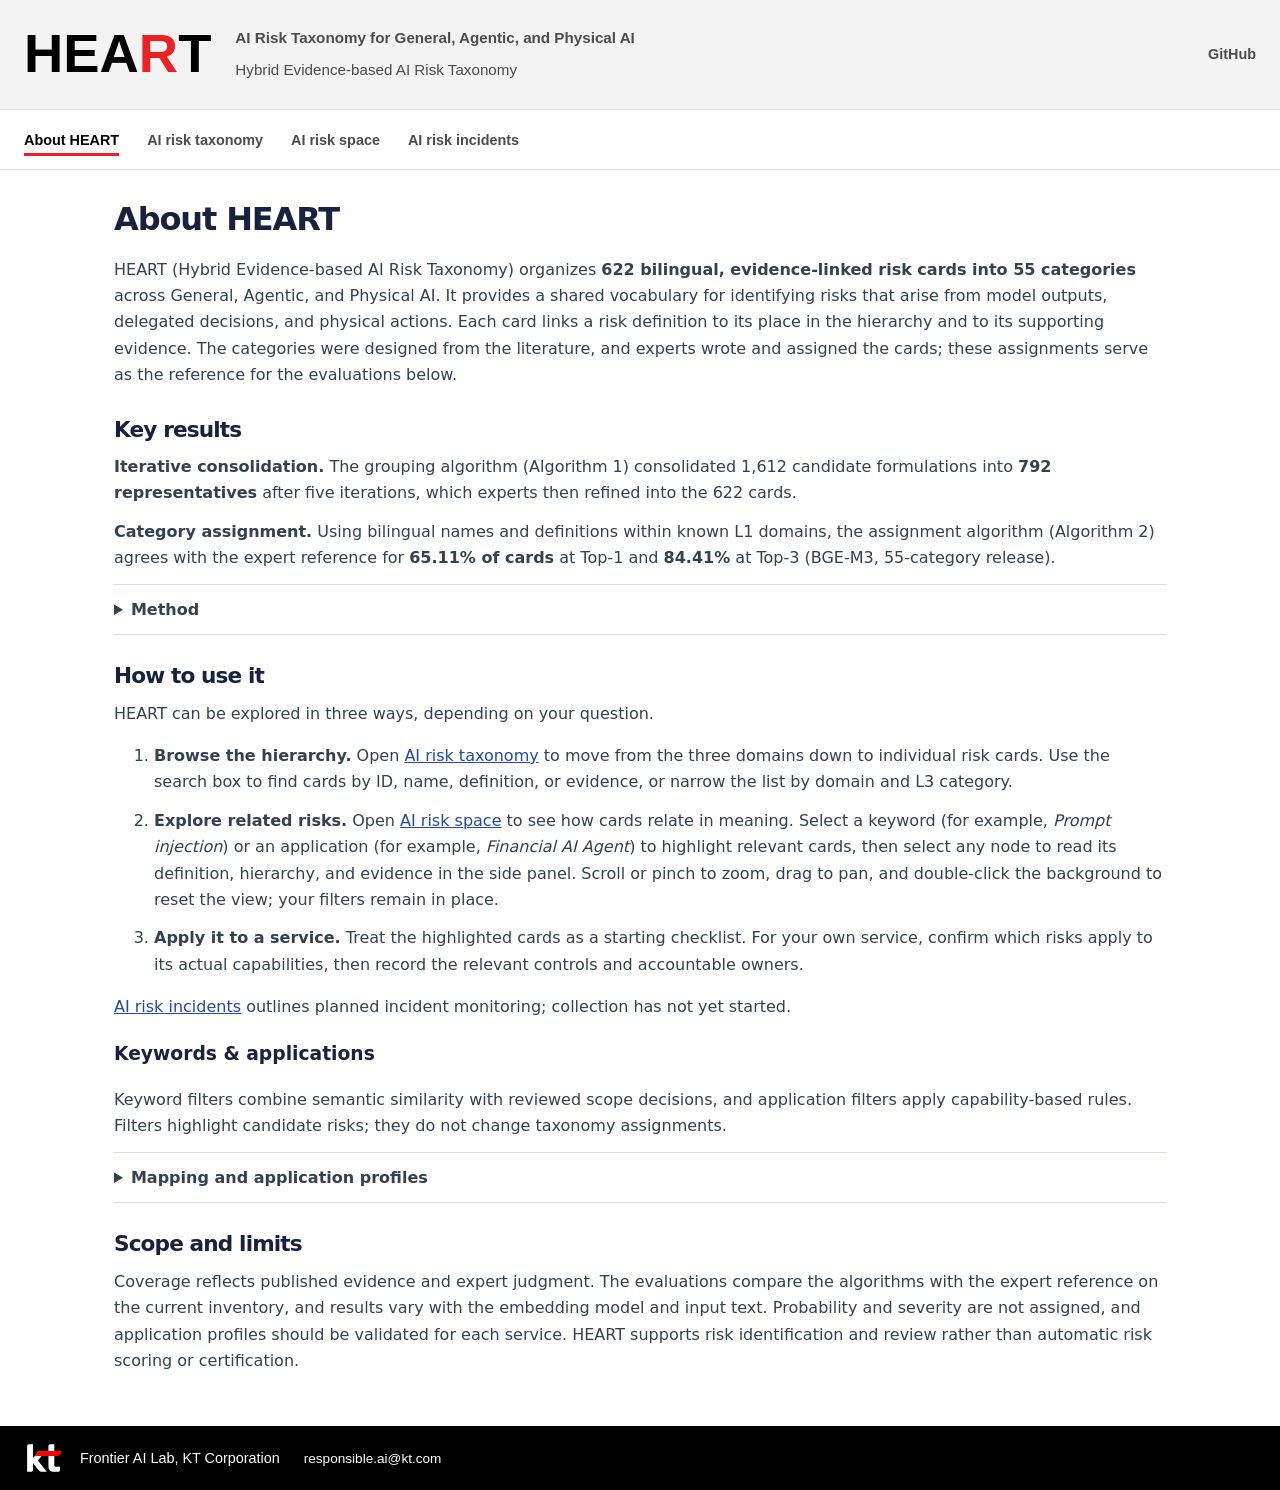
==== index.html @ 139c5f9a "Add embedding and input-condition ablation" ====
<!doctype html>
<html lang="en">
<head>
  <meta charset="utf-8">
  <script>if (!location.hash) location.replace('about.html' + location.search);</script>
  <meta name="viewport" content="width=device-width, initial-scale=1">
  <meta name="description" content="HEART is a bilingual, evidence-linked taxonomy of risks across General, Agentic, and Physical AI.">
  <title>HEART | Hybrid Evidence-based AI Risk Taxonomy</title>
  <link rel="icon" href="assets/favicon.svg" type="image/svg+xml">
  <link rel="stylesheet" href="assets/styles-v2.css">
  <link rel="stylesheet" href="assets/institution.css">
  <link rel="stylesheet" href="assets/semantic-space.css?v=weighted-l4-labels-click-20261010">
  <link rel="stylesheet" href="assets/explorer-layout.css?v=shared-shell-20261010">
</head>
<body>
  <header class="site-header">
    <a class="brand" href="./" aria-label="HEART home">
      <span class="heart-brand-copy"><span class="brand-kicker"><span class="brand-gold-dot" aria-hidden="true"></span>AI Risk Taxonomy for General, Agentic, and Physical AI</span><strong>HEA<span class="heart-brand-r">R</span>T</strong><small>Hybrid Evidence-based AI Risk Taxonomy</small></span>
    </a>
    <nav aria-label="Primary navigation">
      <a href="https://github.com/deep1003/HEART-AI-Risk-Taxonomy" target="_blank" rel="noopener noreferrer">GitHub</a>
    </nav>
  </header>

  <main>
    <nav class="section-nav" aria-label="Page sections"><div class="explorer-tabs"><a href="about.html?v=shared-shell-20261010">About HEART</a><div class="explorer-view-tabs" role="tablist" aria-label="Risk exploration views"><button id="risk-cards-tab" type="button" role="tab" aria-controls="explore" aria-selected="false" tabindex="-1">AI risk taxonomy</button><button id="semantic-space-tab" type="button" role="tab" aria-controls="semantic-space" aria-selected="true">AI risk space</button></div><a href="incidents.html?v=shared-shell-20261010">AI risk incidents</a></div><span class="exploration-hint">Filter by keyword or application · Select a node to view its card</span></nav>

    <section class="explorer" id="explore" role="tabpanel" aria-labelledby="risk-cards-tab" hidden>
      <button id="tree-toggle" class="tree-toggle" type="button" aria-expanded="false" aria-controls="taxonomy-panel">Open taxonomy navigator</button>
      <div class="explorer-layout">
        <aside id="taxonomy-panel" class="taxonomy-panel" aria-label="Taxonomy navigator">
          <div class="taxonomy-panel-head">
            <div><p class="eyebrow">Navigator</p><h2>Taxonomy tree</h2></div>
            <button id="tree-close" type="button" aria-label="Close taxonomy navigator">Close</button>
          </div>
          <button id="show-all" class="tree-root active" type="button"><span>HEART</span><b>622</b><small>L0 · Responsible AI</small></button>
          <div id="taxonomy-tree" class="taxonomy-tree"></div>
        </aside>

        <div class="explorer-main">
          <div class="section-heading">
            <div><p class="eyebrow">L4 risk card explorer</p><h2 id="active-heading">All risk cards</h2></div>
            <p id="result-count" aria-live="polite">Loading cards</p>
          </div>
          <div class="controls">
            <label class="search-label"><span>Search</span><input id="search" type="search" placeholder="Search by ID, name, definition, or evidence" autocomplete="off"></label>
            <label><span>Domain</span><select id="domain-filter"><option value="">All domains</option></select></label>
            <label><span>L3 category</span><select id="l3-filter"><option value="">All L3 categories</option></select></label>
          </div>
          <div id="active-path" class="active-path" hidden></div>
          <div id="card-grid" class="card-grid" aria-busy="true"></div>
          <button id="load-more" class="load-more" type="button" hidden>Load more</button>
        </div>
      </div>
    </section>

    <section id="semantic-space" class="semantic-section" role="tabpanel" aria-labelledby="semantic-space-tab">
      <div class="semantic-layout">
        <div class="semantic-main">
          <div class="semantic-keyword-head"><h3>Keywords &amp; applications</h3></div>
          <div class="semantic-filter-bar"><div id="semantic-keywords" class="semantic-keywords" aria-label="Risk keyword filters"></div><div id="semantic-scenarios" class="semantic-keywords" aria-label="Application filters"></div></div>
          <div class="semantic-plot-heading"><div><h3 id="semantic-selection-name">All risks</h3><p id="semantic-selection-description"></p></div><div class="semantic-heading-actions"><a class="diagnostics-link" href="scale-law-diagnostics.html">L4 scale-law diagnostics</a><a class="diagnostics-link" href="mit-scale-law-ablation.html">MIT ablation appendix</a><a class="diagnostics-link" href="embedding-input-ablation.html">Embedding and input ablation</a><button id="semantic-reset" type="button">Reset filters</button></div></div>
          <div id="semantic-workspace" class="semantic-workspace"><div class="semantic-network-column">
          <div class="semantic-plot-wrap"><div class="semantic-network-toolbar" aria-label="Network navigation"><span id="semantic-status" class="semantic-status" role="status" aria-live="polite">Loading the semantic network…</span><span>Color: L1/L3 semantic shade · Size: weighted degree</span><span id="semantic-navigation-help">Scroll/pinch to zoom · Drag to pan · Double-click to reset</span></div><svg id="semantic-plot" viewBox="0 0 960 600" role="img" aria-label="Two-dimensional text projection of the L4 risk cards"><title>L4 semantic space</title><desc>Each point is an existing risk card. Point position reflects a compressed text projection, not risk severity or probability.</desc></svg><div id="semantic-tooltip" class="semantic-tooltip" role="tooltip" hidden></div></div>
          </div><section id="semantic-card-detail" aria-labelledby="semantic-card-title" hidden><button id="semantic-card-close" type="button">Close selected card</button><div id="semantic-card-content" aria-live="polite"></div></section></div>
        </div>
      </div>
    </section>

  </main>

  <dialog id="card-dialog" aria-labelledby="dialog-title">
    <button id="close-dialog" class="close-dialog" type="button" aria-label="Close risk card">Close</button>
    <article id="dialog-content"></article>
  </dialog>

  <footer class="site-footer publisher-footer"><div class="publisher-identity"><a class="kt-logo-link" href="https://corp.kt.com/eng/" target="_blank" rel="noopener noreferrer" aria-label="KT Corporation official website"><img src="assets/kt-logo-light.svg" alt="KT" width="40" height="40"></a><div><p class="publisher-name">Frontier AI Lab, KT Corporation</p><a class="publisher-contact" href="mailto:responsible.ai@kt.com">responsible.ai@kt.com</a></div></div></footer>
  <script src="assets/evidence-pdf-links.js?v=verified-20261010" defer></script>
  <script src="assets/app.js?v=taxonomy-55-20261019" defer></script>
  <script src="assets/semantic-space.js?v=taxonomy-55-20261019" defer></script>
</body>
</html>
---- assets/styles-v2.css ----
:root{--ink:#101828;--muted:#667085;--line:#e4e7ec;--canvas:#f5f7fa;--surface:#fff;--navy:#14233b;--blue:#315fd6;--general:#3867d6;--agentic:#138a72;--physical:#c44a3d;--shadow:0 1px 2px rgba(16,24,40,.04),0 8px 28px rgba(16,24,40,.06)}
*{box-sizing:border-box}html{scroll-behavior:smooth}body{margin:0;color:var(--ink);background:var(--canvas);font-family:Inter,"Noto Sans KR",system-ui,-apple-system,BlinkMacSystemFont,"Segoe UI",sans-serif;font-size:16px;line-height:1.55;-webkit-font-smoothing:antialiased}button,input,select{font:inherit}button{cursor:pointer}a{color:inherit}
.site-header{position:sticky;top:0;z-index:30;display:flex;align-items:center;justify-content:space-between;height:66px;padding:0 clamp(20px,4vw,58px);background:rgba(255,255,255,.95);border-bottom:1px solid var(--line);backdrop-filter:blur(14px)}.brand{display:flex;gap:11px;align-items:center;text-decoration:none}.brand-mark{display:grid;place-items:center;width:38px;height:38px;color:#fff;background:var(--navy);border-radius:10px;font-weight:800}.brand strong,.brand small{display:block}.brand strong{font-size:.95rem;letter-spacing:.05em}.brand small{color:var(--muted);font-size:.72rem}nav{display:flex;gap:24px}nav a{color:#475467;text-decoration:none;font-size:.83rem;font-weight:650}nav a:hover{color:var(--ink)}
main{width:min(1580px,calc(100% - 48px));margin:0 auto}.hero{display:grid;grid-template-columns:minmax(0,1fr) auto;gap:42px;align-items:end;padding:70px 0 46px;border-bottom:1px solid var(--line)}.hero-copy-block{max-width:900px}.eyebrow{margin:0 0 8px;color:var(--blue);font-size:.72rem;font-weight:800;letter-spacing:.14em;text-transform:uppercase}h1{margin:0;max-width:950px;font-size:clamp(2.4rem,5vw,5rem);letter-spacing:-.055em;line-height:.98}.hero-copy{max-width:750px;margin:22px 0 0;color:var(--muted);font-size:1.05rem}.stats{display:grid;grid-template-columns:repeat(3,115px);gap:9px}.stats div{padding:15px;background:var(--surface);border:1px solid var(--line);border-radius:12px}.stats strong,.stats span{display:block}.stats strong{font-size:1.45rem;letter-spacing:-.04em}.stats span{margin-top:2px;color:var(--muted);font-size:.69rem}
.explorer{padding:32px 0 76px}.explorer-layout{display:grid;grid-template-columns:294px minmax(0,1fr);gap:18px;align-items:start}.taxonomy-panel{position:sticky;top:84px;max-height:calc(100vh - 104px);overflow:hidden;background:var(--surface);border:1px solid var(--line);border-radius:14px;box-shadow:var(--shadow)}.taxonomy-panel-head{display:flex;justify-content:space-between;align-items:center;padding:16px;border-bottom:1px solid var(--line)}.taxonomy-panel-head .eyebrow{margin-bottom:2px;color:#98a2b3;font-size:.61rem}.taxonomy-panel-head h2{margin:0;font-size:.98rem}#tree-close{display:none;padding:5px 8px;color:var(--muted);background:#fff;border:1px solid var(--line);border-radius:7px;font-size:.72rem}.tree-root{display:grid;grid-template-columns:1fr auto;width:calc(100% - 16px);margin:8px;padding:10px 11px;text-align:left;background:#f9fafb;border:0;border-radius:9px}.tree-root span{font-size:.78rem;font-weight:800}.tree-root b{color:var(--muted);font-size:.7rem}.tree-root small{grid-column:1/-1;margin-top:2px;color:var(--muted);font-size:.63rem}.tree-root.active{color:#fff;background:var(--navy)}.tree-root.active b,.tree-root.active small{color:#d0d5dd}.taxonomy-tree{max-height:calc(100vh - 230px);overflow:auto;padding:0 8px 12px;scrollbar-width:thin}.tree-domain{margin-top:5px;--domain:var(--blue)}.tree-domain summary{list-style:none;display:grid;grid-template-columns:7px minmax(0,1fr) auto;gap:8px;align-items:center;padding:9px 8px;border-radius:8px;cursor:pointer;font-size:.74rem;font-weight:750}.tree-domain summary::-webkit-details-marker{display:none}.tree-domain summary:before{content:"";width:7px;height:7px;background:var(--domain);border-radius:50%}.tree-domain summary:hover{background:#f9fafb}.tree-domain summary b{color:#98a2b3;font-size:.65rem}.tree-l2{margin:0 0 5px 14px;padding-left:9px;border-left:1px solid #e8ecf2}.tree-l2-head{display:flex;width:100%;align-items:center;justify-content:space-between;padding:6px 7px;color:#475467;background:transparent;border:0;border-radius:6px;text-align:left;font-size:.68rem;font-weight:750}.tree-l2-head:hover,.tree-l2-head.active{color:var(--domain);background:color-mix(in srgb,var(--domain) 7%,white)}.tree-l2-head b{color:#98a2b3;font-size:.61rem}.tree-l3{display:flex;width:100%;gap:7px;align-items:flex-start;padding:6px 7px 6px 12px;color:#667085;background:transparent;border:0;border-radius:6px;text-align:left;font-size:.66rem;line-height:1.35}.tree-l3 code{flex:0 0 auto;color:#98a2b3;font-size:.55rem}.tree-l3 span{flex:1}.tree-l3 b{color:#98a2b3;font-size:.58rem}.tree-l3:hover,.tree-l3.active{color:var(--ink);background:#f2f4f7}.tree-toggle{display:none;width:100%;margin-bottom:12px;padding:11px 14px;color:var(--navy);background:#fff;border:1px solid var(--line);border-radius:10px;font-size:.8rem;font-weight:750}
.explorer-main{min-width:0}.section-heading{display:flex;justify-content:space-between;align-items:end;gap:20px;margin-bottom:14px}h2{margin:0;font-size:clamp(1.65rem,3vw,2.45rem);letter-spacing:-.04em}#result-count{margin:0;color:var(--muted);font-size:.78rem}.controls{display:grid;grid-template-columns:minmax(280px,1.8fr) minmax(150px,.7fr) minmax(200px,1fr);gap:9px;margin-bottom:12px;padding:11px;background:#fff;border:1px solid var(--line);border-radius:12px}.controls label{display:grid;gap:5px;color:var(--muted);font-size:.66rem;font-weight:750}input,select{width:100%;height:40px;padding:0 12px;color:var(--ink);background:#fff;border:1px solid #d0d5dd;border-radius:8px;font-size:.78rem}input:focus,select:focus,button:focus-visible,a:focus-visible{outline:3px solid rgba(49,95,214,.22);outline-offset:2px}.active-path{margin-bottom:11px;padding:9px 12px;color:#344054;background:#eef4ff;border-radius:8px;font-size:.72rem}
.card-grid{display:grid;grid-template-columns:repeat(3,minmax(0,1fr));gap:10px}.risk-card{min-height:250px;padding:16px;text-align:left;color:var(--ink);background:#fff;border:1px solid var(--line);border-top:3px solid var(--card-accent,var(--blue));border-radius:11px;box-shadow:0 1px 2px rgba(16,24,40,.04);cursor:pointer;transition:transform .16s ease,box-shadow .16s ease,border-color .16s ease}.risk-card:hover{transform:translateY(-2px);border-color:#c8ced8;box-shadow:0 10px 26px rgba(16,24,40,.08)}.risk-card h3{margin:13px 0 8px;font-size:.92rem;line-height:1.35}.risk-card .ko{color:var(--muted);font-weight:600}.card-meta{display:flex;gap:6px;flex-wrap:wrap;align-items:center}.badge{display:inline-flex;align-items:center;padding:4px 7px;border-radius:6px;background:#eef4ff;color:#3538cd;font-size:.61rem;font-weight:800;letter-spacing:.025em}.domain{color:var(--card-accent,var(--blue));background:color-mix(in srgb,var(--card-accent,var(--blue)) 9%,white)}.definition-preview{margin:0;color:var(--muted);font-size:.75rem;line-height:1.58;display:-webkit-box;-webkit-box-orient:vertical;-webkit-line-clamp:4;overflow:hidden}.breadcrumb{margin:16px 0 0;color:#98a2b3;font-size:.64rem}.load-more{display:block;margin:24px auto 0;padding:10px 18px;color:var(--blue);background:#fff;border:1px solid var(--blue);border-radius:8px;font-size:.76rem;font-weight:750}
.dataset{display:grid;grid-template-columns:.8fr 1.2fr;gap:36px 70px;padding:70px 0 100px;border-top:1px solid var(--line)}.dataset>p{margin:0;color:var(--muted);font-size:.95rem}.download-links{grid-column:1/-1;display:flex;flex-wrap:wrap;gap:8px}.download-links a{padding:10px 14px;color:#fff;background:var(--navy);border-radius:8px;text-decoration:none;font-size:.76rem;font-weight:750}
dialog{width:min(900px,calc(100% - 28px));max-height:92vh;padding:0;border:0;border-radius:18px;box-shadow:0 28px 90px rgba(16,24,40,.3)}dialog::backdrop{background:rgba(16,24,40,.58);backdrop-filter:blur(3px)}.close-dialog{position:sticky;top:14px;float:right;z-index:2;margin:14px 14px 0 0;padding:7px 10px;color:var(--muted);background:#fff;border:1px solid var(--line);border-radius:999px;font-size:.7rem;font-weight:750}#dialog-content{padding:34px clamp(22px,5vw,52px) 48px}#dialog-content h2{margin:13px 0 18px;font-size:clamp(1.7rem,4vw,2.5rem);line-height:1.16}.hierarchy{padding:11px 13px;color:var(--muted);background:#f2f4f7;border-radius:8px;font-size:.74rem}.detail-section{margin-top:27px}.detail-section h3{margin:0 0 9px;font-size:.68rem;letter-spacing:.12em;text-transform:uppercase}.detail-section p{color:#475467;font-size:.88rem}.attributes{display:flex;flex-wrap:wrap;gap:7px}.evidence-link{color:#214aa8;font-size:.96rem;font-weight:750}blockquote{margin:16px 0 0;padding:14px 16px;color:#344054;background:#f8fafc;border-left:3px solid var(--blue);font-size:.84rem}.source-note{color:var(--muted);font-size:.7rem!important}.future-fields{display:grid;grid-template-columns:1fr 1fr;gap:10px}.future-field{min-height:68px;padding:12px;border:1px solid var(--line);border-radius:9px}.future-field span{display:block;color:var(--muted);font-size:.68rem;font-weight:750}footer{padding:24px;text-align:center;color:#98a2b3;background:var(--navy);font-size:.72rem}
@media(max-width:1180px){.card-grid{grid-template-columns:repeat(2,minmax(0,1fr))}.hero{grid-template-columns:1fr}.stats{grid-template-columns:repeat(3,minmax(0,1fr));max-width:440px}}@media(max-width:840px){main{width:min(100% - 28px,1580px)}nav{display:none}.brand small{display:none}.hero{padding-top:48px}.explorer-layout{grid-template-columns:1fr}.tree-toggle{display:block}.taxonomy-panel{position:fixed;inset:66px auto 0 0;z-index:40;width:min(360px,90vw);max-height:none;border-radius:0 14px 14px 0;transform:translateX(-105%);transition:transform .2s ease}.taxonomy-panel.open{transform:translateX(0)}#tree-close{display:block}.taxonomy-tree{max-height:calc(100vh - 206px)}.controls{grid-template-columns:1fr 1fr}.search-label{grid-column:1/-1}}@media(max-width:600px){h1{font-size:2.55rem}.stats{grid-template-columns:repeat(3,1fr)}.stats div{min-width:0;padding:11px}.controls,.card-grid,.dataset{grid-template-columns:1fr}.search-label,.download-links{grid-column:auto}.section-heading{align-items:flex-start;flex-direction:column;gap:5px}.future-fields{grid-template-columns:1fr}}@media(prefers-reduced-motion:reduce){*,*:before,*:after{scroll-behavior:auto!important;transition-duration:.01ms!important}}
/* Readability adjustments for the page heading and risk cards. */
h1{font-size:clamp(2.1rem,4vw,4rem);line-height:1.06}
.risk-card h3{font-size:1.05rem;line-height:1.4}
.definition-preview{font-size:.875rem;line-height:1.6}
.risk-card .badge{font-size:.7rem}
.breadcrumb{font-size:.75rem;color:#667085}
.detail-section p{font-size:1rem}
blockquote{font-size:.95rem}
.hierarchy{font-size:.85rem}
@media(max-width:600px){h1{font-size:2.15rem}}
/* Institutional page frame inspired by the OECD topic layout. */
:root{--navy:#151f40;--blue:#2867a5;--canvas:#fff}
body{background:#fff}
.site-header{height:80px;background:var(--navy);color:white;border-bottom:1px solid #ffffff26;backdrop-filter:none;padding-inline:max(24px,calc((100vw - 1440px)/2))}
.brand-mark{background:#fff;color:var(--navy);border-radius:0}
.brand strong{font-size:1.4rem;letter-spacing:.02em}
.brand small{color:#c3c9da}
.site-header nav a{color:#fff;font-size:.9rem}
.site-header nav a:hover{text-decoration:underline;text-underline-offset:6px}
main{width:100%;max-width:none}
.hero{position:relative;grid-template-columns:minmax(0,1.6fr) minmax(270px,.8fr);column-gap:100px;margin:0;background:var(--navy);color:white;padding:28px max(24px,calc((100vw - 1440px)/2)) 60px;border:0}
.page-breadcrumb{grid-column:1/-1;display:flex;gap:14px;align-items:center;margin-bottom:28px;font-size:.85rem;color:#c3c9da}
.page-breadcrumb a{text-decoration:none;color:white;font-weight:650}
.hero .eyebrow{color:#bac6dd;font-size:.75rem}
h1{max-width:880px;font-size:clamp(2.25rem,3.6vw,3.5rem);line-height:1.08;letter-spacing:-.035em}
.hero-copy{font-size:1.13rem;line-height:1.55;color:#c9cedb;margin-top:26px;max-width:760px}
.hero-action{display:inline-block;margin-top:26px;padding:13px 20px;background:#fff;color:var(--navy);border:1px solid #fff;text-decoration:none;font-size:.88rem;font-weight:650;border-radius:2px}
.hero-action:hover{background:#e7edf5}
.stats{grid-template-columns:1fr;gap:0;max-width:none;align-self:center;border-top:1px solid #ffffff38}
.stats div{display:flex;align-items:center;justify-content:space-between;gap:28px;background:transparent;border:0;border-bottom:1px solid #ffffff38;border-radius:0;padding:20px 0}
.stats strong{font-size:2.5rem;color:white;font-weight:650}
.stats span{font-size:.95rem;color:#c9cedb}
.section-nav{position:sticky;top:80px;z-index:20;display:flex;gap:36px;padding:18px max(24px,calc((100vw - 1440px)/2));background:#fff;border-bottom:1px solid #d8dee8;overflow:auto;white-space:nowrap}
.section-nav a{font-size:.9rem;text-decoration:none;color:#253854;font-weight:600}
.section-nav a:hover{color:var(--blue);text-decoration:underline;text-underline-offset:7px}
.explorer{max-width:1488px;margin:auto;padding:48px 24px 72px;scroll-margin-top:148px}
.taxonomy-panel{top:154px;border:0;border-radius:0;box-shadow:none;border-right:1px solid var(--line);padding-right:16px;max-height:calc(100vh - 174px)}
.taxonomy-panel-head{padding:0 8px 18px;border-bottom:1px solid var(--line)}
.taxonomy-tree{max-height:calc(100vh - 298px)}
.tree-root{border-radius:2px}.tree-domain summary,.tree-l3,.tree-l2-head{border-radius:2px}
.tree-domain summary{font-size:.85rem}.tree-l2-head{font-size:.78rem}.tree-l3{font-size:.77rem}.tree-l3 code{font-size:.6rem}
.section-heading h2{font-size:2rem;font-weight:650;letter-spacing:-.025em}
.controls{background:#f3f5f8;border-radius:2px;border:0;padding:16px}
.controls label{font-size:.78rem}input,select{font-size:.875rem;border-radius:2px}
.dataset{max-width:1440px;margin:0 auto;padding:64px 0 80px;scroll-margin-top:150px}
.dataset .download-links a{background:var(--blue);border-radius:2px;font-size:.85rem}
.site-footer{background:var(--navy);color:#fff;text-align:left;padding:56px max(24px,calc((100vw - 1440px)/2)) 24px}
.footer-inner{display:grid;grid-template-columns:1.5fr repeat(3,1fr);gap:48px;padding-bottom:48px}
.footer-identity strong{font-size:2rem;letter-spacing:.02em}.footer-identity p{color:#c3c9da;max-width:260px;font-size:.9rem}
.footer-inner h2{font-size:1.05rem;letter-spacing:0;margin:0 0 18px}
.footer-inner a{display:block;color:#d6dbe7;text-decoration:none;font-size:.875rem;margin:10px 0}
.footer-inner a:hover{text-decoration:underline}
.footer-bottom{display:flex;justify-content:space-between;gap:24px;border-top:1px solid #ffffff38;padding-top:22px;font-size:.8rem;color:#c3c9da}
@media(max-width:1180px){.hero{column-gap:40px}.dataset{margin-inline:24px}}
@media(max-width:840px){.site-header{height:68px}.site-header nav{display:flex;gap:16px}.site-header nav a{font-size:.75rem}.site-header nav a:last-child{display:none}.hero{grid-template-columns:1fr;padding-top:22px}.stats{grid-template-columns:repeat(3,1fr);margin-top:32px}.stats div{display:block;padding:16px;border:0}.stats strong{font-size:2rem}.stats span{font-size:.8rem}.section-nav{top:68px;gap:26px;padding-block:15px}.taxonomy-panel{inset:68px auto 0 0;max-height:none;border-right:1px solid var(--line);padding:20px 12px;background:#fff}.taxonomy-tree{max-height:calc(100vh - 230px)}.footer-inner{grid-template-columns:1fr 1fr;gap:32px}.hero-copy{font-size:1rem}}
@media(max-width:600px){.brand strong{font-size:1.15rem}.site-header nav{gap:12px}.site-header nav a{font-size:.72rem}h1{font-size:2.25rem}.page-breadcrumb{margin-bottom:20px}.hero{padding-bottom:36px}.stats div{padding:14px 6px}.stats strong{font-size:1.8rem}.stats span{font-size:.75rem}.explorer{padding-inline:16px;padding-top:30px}.dataset{padding:40px 0;margin-inline:16px}.footer-inner{grid-template-columns:1fr 1fr;gap:28px}.footer-identity{grid-column:1/-1}.footer-bottom{flex-direction:column}}
---- assets/institution.css ----
/* Transparent reverse mark: original KT geometry, white lettering and red ribbon. */
.brand-mark.kt-brand-mark{width:60px;height:56px;padding:8px;background:transparent;border-radius:0;flex-shrink:0}
.kt-brand-mark img,.kt-logo-link img{display:block;width:40px;height:40px;object-fit:contain}
.publisher-line{margin:18px 0 0;color:#d6dbe7;font-size:.9rem;line-height:1.6}
.publisher-line strong{color:#fff;font-weight:600}
.publisher-identity{display:flex;align-items:center;gap:16px;margin-top:28px}
.footer-inner .kt-logo-link{display:flex;align-items:center;justify-content:center;flex:0 0 60px;width:60px;height:56px;margin:0;padding:8px;background:transparent;border-radius:0}
.publisher-name{margin:0!important;color:#fff!important;font-size:.9rem!important;line-height:1.5}
.footer-inner .publisher-contact{display:inline-block;margin:6px 0 0;font-size:.85rem;overflow-wrap:anywhere}
@media(max-width:600px){.brand-mark.kt-brand-mark{width:44px;height:44px;padding:6px}.kt-brand-mark img{width:32px;height:32px}.publisher-line{font-size:.85rem}.publisher-identity{gap:12px}}
---- assets/explorer-layout.css ----
/* Shared exploration shell. Taxonomy navigation remains inside Risk cards. */
/* KT brand shell only: semantic-network palettes remain unchanged. */
:root{--kt-red:#FE2E36;--kt-ci-red:#ED2024;--kt-black:#000;--kt-dark-gray:#4C4C4E;--kt-light-gray:#A2A4A3;--kt-white:#fff}
.site-header,.section-nav,.publisher-footer{font-family:Arial,"Helvetica Neue","Noto Sans KR",sans-serif;letter-spacing:0}
.site-header{background:#f3f3f3;color:var(--kt-black);border-bottom:1px solid #e5e5e5}
.site-header .brand strong{color:var(--kt-black);letter-spacing:0!important}
.site-header .brand .heart-brand-r{color:var(--kt-ci-red)}
.site-header .brand .heart-brand-copy small,.site-header .brand-kicker{color:var(--kt-dark-gray)}
.site-header nav a{color:var(--kt-dark-gray)}
.site-header nav a:hover{color:var(--kt-black);text-decoration-color:var(--kt-red)}
.site-header .brand-gold-dot{display:none}
.section-nav .explorer-tabs button,.section-nav .explorer-tabs a{color:var(--kt-dark-gray);font-weight:600;letter-spacing:0}
.section-nav .explorer-tabs button[aria-selected=true],.section-nav .explorer-tabs a[aria-current=page]{color:var(--kt-black);text-decoration:underline;text-decoration-color:var(--kt-ci-red);text-underline-offset:8px;text-decoration-thickness:3px}
.section-nav .explorer-tabs button:hover,.section-nav .explorer-tabs a:hover{color:var(--kt-black);text-decoration-color:var(--kt-ci-red)}
.site-header a:focus-visible,.section-nav a:focus-visible,.section-nav button:focus-visible,.publisher-footer a:focus-visible{outline:2px solid var(--kt-red);outline-offset:5px}
.site-footer.publisher-footer{background:var(--kt-black);border-top:0}
.publisher-footer .publisher-contact{color:#fff!important}
.publisher-footer .publisher-contact:hover{text-decoration:underline;text-decoration-color:var(--kt-red);text-underline-offset:4px}
.site-header{position:relative;box-sizing:border-box;height:110px;min-height:110px;padding:18px max(24px,calc((100vw - 1440px)/2));gap:24px}
.heart-brand-copy{display:grid;grid-template-columns:auto 1fr;column-gap:24px;align-items:center}
.brand-kicker{display:flex;align-items:center;gap:10px;color:#fff;font-size:.95rem;font-weight:650;line-height:1.5}
.brand-gold-dot{flex:none;width:10px;height:10px;border-radius:50%;background:#f5a900;box-shadow:0 0 0 6px rgb(245 169 0 / 18%);margin-inline:6px}
.brand .heart-brand-copy strong{grid-column:1;grid-row:1/3;font-size:3.4rem;line-height:1.08;letter-spacing:.025em;margin:0}
.brand-kicker{grid-column:2;grid-row:1}
.brand .heart-brand-copy small{grid-column:2;grid-row:2;display:block;font-size:.95rem;line-height:1.5;margin-top:4px;color:#c3c9da}
.section-nav{top:0;display:flex;box-sizing:border-box;height:60px;min-height:60px;padding:12px max(24px,calc((100vw - 1440px)/2));justify-content:space-between;align-items:center;overflow-x:auto}
.section-nav .explorer-tabs{flex-shrink:0}
.section-nav .explorer-tabs button,.section-nav .explorer-tabs a{display:inline-block;border:0;background:transparent;padding:0;font-family:inherit;font-size:.9rem;line-height:24px;white-space:nowrap;cursor:pointer}
.exploration-hint{font-size:.8rem;font-weight:400;color:#667085;white-space:normal}
.section-nav:has(#risk-cards-tab[aria-selected="true"]) .exploration-hint{display:none}
.about-mapping-details{margin:12px 0 20px;border-block:1px solid #d8dee8;padding:12px 0}
.about-mapping-details summary{cursor:pointer;font-weight:600;line-height:1.6;color:#344054}
.about-mapping-details[open] summary{margin-bottom:12px}
.about-mapping-details summary:focus-visible{outline:2px solid #2964a5;outline-offset:4px}
.explorer-tabs,.explorer-view-tabs{display:flex;align-items:center;gap:28px}
.section-nav a[aria-current="page"]{color:#18213d;text-decoration:underline;text-underline-offset:8px;text-decoration-thickness:2px}
@media(max-width:760px){.section-nav{padding-inline:16px}.explorer-tabs,.explorer-view-tabs{gap:14px}.explorer-tabs button,.section-nav .explorer-tabs a{font-size:.8rem}}
@media(max-width:380px){.explorer-tabs,.explorer-view-tabs{gap:10px}.explorer-tabs button,.section-nav .explorer-tabs a{font-size:.75rem}}
.explorer .taxonomy-panel{position:static;inset:auto;max-height:none;overflow:visible}
.explorer .taxonomy-tree{max-height:none;overflow:visible}
@media(max-width:840px){.explorer .taxonomy-panel{display:none;width:auto;transform:none;transition:none}.explorer .taxonomy-panel.open{display:block}}
@media(max-width:760px){.site-header{height:120px;min-height:120px;padding-inline:16px;flex-wrap:wrap;gap:12px}.heart-brand-copy{column-gap:14px}.brand-kicker{font-size:.72rem}.brand .heart-brand-copy strong{font-size:2.5rem}.brand .heart-brand-copy small{font-size:.75rem}.site-header nav{display:flex}.section-nav{top:0}.exploration-hint{display:none}}
.site-header nav a{display:inline!important}
.site-footer.publisher-footer{padding:12px max(24px,calc((100vw - 1440px)/2));text-align:left}
.publisher-footer .publisher-identity{margin:0}
.publisher-footer .kt-logo-link{flex:none}
.publisher-footer .kt-logo-link img{width:40px;height:40px}
.publisher-footer .publisher-name{font-size:.9rem!important}
.publisher-footer .publisher-identity>div{display:flex;align-items:center;gap:24px}
.publisher-footer .publisher-contact{display:block;margin-top:0;color:#c3c9da;font-size:.85rem;text-decoration:none}
@media(max-width:600px){.publisher-footer .publisher-identity>div{flex-direction:column;align-items:flex-start;gap:6px}.site-footer.publisher-footer{padding-inline:16px}}
.site-header nav{align-items:center}
.semantic-method-body .semantic-legend{margin:12px 0}
.semantic-section{max-width:none;padding:30px max(24px,calc((100vw - 1680px)/2)) 64px}
.semantic-layout{display:block}
.semantic-main{min-width:0}
.semantic-workspace{display:grid;grid-template-columns:minmax(0,1fr) clamp(360px,26vw,410px);gap:22px;align-items:stretch;scroll-margin-top:64px;height:clamp(560px,75dvh,820px)}
.semantic-workspace.has-selected-card{grid-template-columns:minmax(0,1fr) clamp(360px,26vw,410px)}
.semantic-network-column{min-width:0;min-height:0;display:flex}
.semantic-workspace .semantic-plot-wrap{width:100%;height:100%;display:flex;flex-direction:column;min-height:0}
.overview-total{font-size:2.5rem;color:#101828;margin:20px 0;line-height:1.2}
.overview-total span{display:block;font-size:.9rem;color:#667085;margin-top:8px}
.overview-domains{list-style:none;padding:0;margin:0}
.overview-domains li{padding:14px 0;border-bottom:1px solid #e4e7ec}
.overview-domains li>div:first-child{display:flex;justify-content:space-between;gap:12px}
.overview-domains span{color:#667085;font-size:.85rem}
.overview-swatches{display:flex;gap:3px;flex-wrap:wrap;margin-top:10px}
.overview-swatches i{width:8px;height:8px;border-radius:50%}
.overview-legend{margin:0}.overview-legend dt{font-weight:600;margin-top:14px}.overview-legend dd{margin:4px 0;color:#667085;font-size:.9rem}
.semantic-plot-wrap .semantic-network-toolbar{display:flex;flex-wrap:wrap;justify-content:space-between;gap:6px 18px;margin:0;padding:12px 16px;color:#667085;font-size:.75rem;line-height:1.5}
.semantic-plot-wrap .semantic-status{padding:0;min-height:0;font-size:inherit;font-weight:650;color:#475467}
.semantic-context-note{font-size:.75rem;color:#667085;margin:8px 0;line-height:1.5}
.semantic-workspace #semantic-plot{min-height:0;height:100%;flex:1;width:100%}
.semantic-workspace #semantic-card-detail{position:static;margin:0;padding:22px;height:100%;max-height:none;overflow:auto;overscroll-behavior:contain;min-width:0;border-radius:8px;box-sizing:border-box}
.semantic-workspace #semantic-card-title{font-size:1.3rem}
.semantic-workspace #semantic-card-detail .hierarchy{overflow-wrap:anywhere}
@media(max-width:1000px){.semantic-workspace,.semantic-workspace.has-selected-card{grid-template-columns:minmax(0,1fr);height:auto}.semantic-workspace .semantic-plot-wrap{height:60dvh;min-height:360px}.semantic-workspace #semantic-card-detail{height:auto;max-height:65dvh}}
.semantic-plot-heading{position:relative;display:block}
.semantic-plot-heading>div{width:100%;min-width:0}
.semantic-plot-heading h3{padding-right:140px;min-height:44px;margin-bottom:6px;display:flex;align-items:center}
.semantic-plot-heading #semantic-reset{position:absolute;right:0;top:0;margin-top:0}
.semantic-plot-heading p{max-width:none;width:100%;font-size:.94rem;line-height:1.7}
.filter-definition,.filter-references{display:inline}
.filter-references{margin-left:.4em;font-size:.86rem}
.filter-references a{color:#536781;text-underline-offset:3px}
.semantic-filter-bar{display:flex;flex-wrap:wrap;gap:8px;margin-bottom:20px}
.semantic-filter-bar .semantic-keywords{display:contents}
.semantic-filter-bar button{padding:8px 13px;border:1px solid #d8dee8;background:#fff;color:#475467;border-radius:20px;font-size:.83rem;cursor:pointer;line-height:1.4}
.semantic-filter-bar button[aria-pressed=true]{background:#18213d;color:#fff;border-color:#18213d}
.semantic-active-risks{margin-top:24px;border-top:1px solid #e2e7ef;padding-top:18px}
.semantic-active-risks>summary{font-weight:650;color:#253854;cursor:pointer}
.semantic-tooltip{max-width:min(420px,calc(100% - 24px));line-height:1.55}
.semantic-tooltip .tooltip-card-id{font-family:monospace;font-size:.78rem;margin:0 0 5px;color:#667085}
.semantic-tooltip .tooltip-definition{margin:10px 0;color:#344054}
.semantic-tooltip .tooltip-hierarchy{border-top:1px solid #e2e7ef;padding-top:6px}
.semantic-tooltip .tooltip-degree{margin-top:10px;font-size:.75rem}
.about-content{max-width:1100px;margin:0 auto;padding:32px 24px 40px;color:#344054}
.about-content h1{font-size:2rem;margin:0 0 20px;color:#18213d}
.about-content h2{font-size:1.35rem;color:#18213d;margin:24px 0 8px}
.about-content h3{color:#18213d}
.about-content p,.about-content li{line-height:1.65;margin:0 0 12px}
.about-content a{color:#214aa8}
.about-content .guide-grid{display:grid;grid-template-columns:1fr 1fr;gap:16px}
.guide-grid section{padding:20px 24px;background:#f5f7fb;border:1px solid #e2e7ef;border-radius:12px}
@media(max-width:760px){.semantic-section{padding:24px 16px 48px}.semantic-filter-bar button{min-height:44px}.about-content .guide-grid{grid-template-columns:1fr}.site-header nav{gap:12px}}
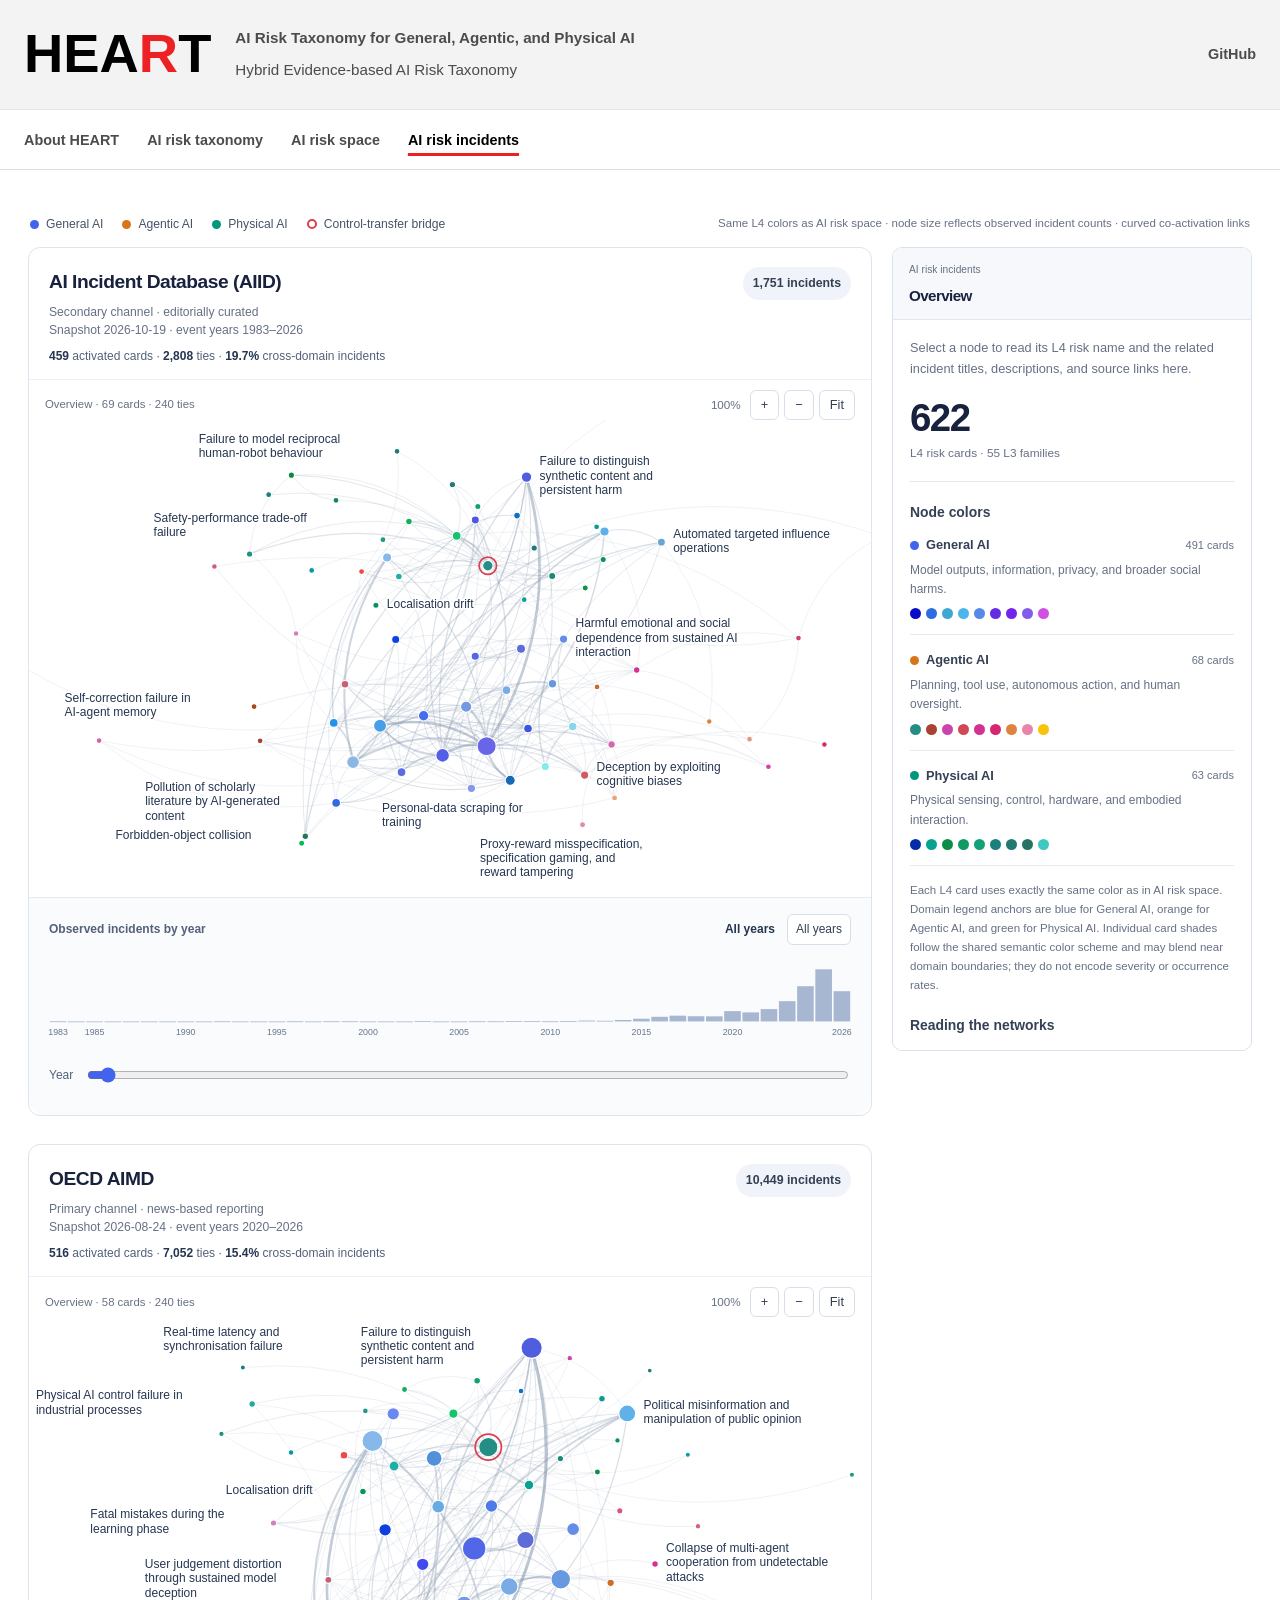
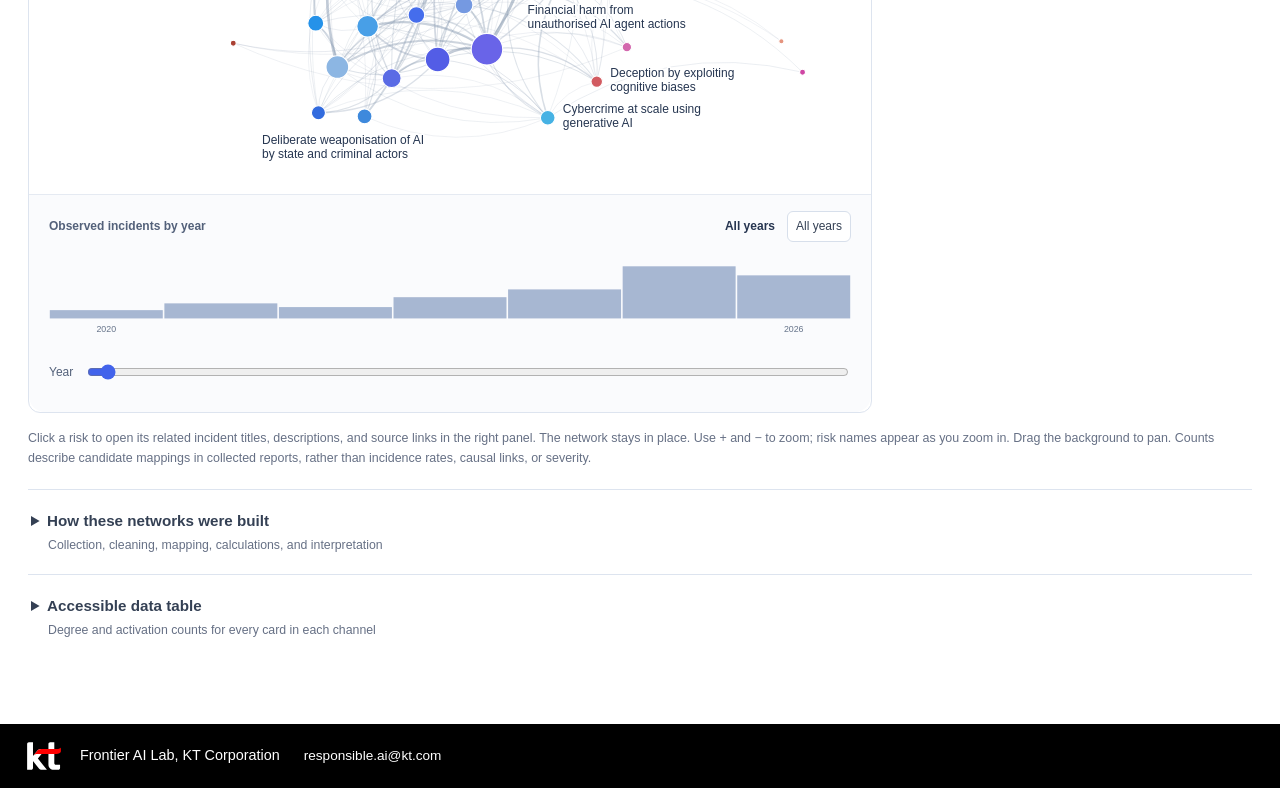
==== commit 237f19c0: "Set AI risk incidents as the default homepage" ====
--- a/index.html
+++ b/index.html
@@ -2,14 +2,14 @@
 <html lang="en">
 <head>
   <meta charset="utf-8">
-  <script>if (!location.hash) location.replace('about.html' + location.search);</script>
+  <script>if (!location.hash) location.replace('incidents.html' + location.search);</script>
   <meta name="viewport" content="width=device-width, initial-scale=1">
   <meta name="description" content="HEART is a bilingual, evidence-linked taxonomy of risks across General, Agentic, and Physical AI.">
   <title>HEART | Hybrid Evidence-based AI Risk Taxonomy</title>
   <link rel="icon" href="assets/favicon.svg" type="image/svg+xml">
   <link rel="stylesheet" href="assets/styles-v2.css">
   <link rel="stylesheet" href="assets/institution.css">
-  <link rel="stylesheet" href="assets/semantic-space.css?v=weighted-l4-labels-click-20261010">
+  <link rel="stylesheet" href="assets/semantic-space.css?v=l4-color-mark-20261025">
   <link rel="stylesheet" href="assets/explorer-layout.css?v=shared-shell-20261010">
 </head>
 <body>
@@ -59,7 +59,7 @@
         <div class="semantic-main">
           <div class="semantic-keyword-head"><h3>Keywords &amp; applications</h3></div>
           <div class="semantic-filter-bar"><div id="semantic-keywords" class="semantic-keywords" aria-label="Risk keyword filters"></div><div id="semantic-scenarios" class="semantic-keywords" aria-label="Application filters"></div></div>
-          <div class="semantic-plot-heading"><div><h3 id="semantic-selection-name">All risks</h3><p id="semantic-selection-description"></p></div><div class="semantic-heading-actions"><a class="diagnostics-link" href="scale-law-diagnostics.html">L4 scale-law diagnostics</a><a class="diagnostics-link" href="mit-scale-law-ablation.html">MIT ablation appendix</a><a class="diagnostics-link" href="embedding-input-ablation.html">Embedding and input ablation</a><button id="semantic-reset" type="button">Reset filters</button></div></div>
+          <div class="semantic-plot-heading"><div><h3 id="semantic-selection-name">All risks</h3><p id="semantic-selection-description"></p></div><div class="semantic-heading-actions"><button id="semantic-reset" type="button">Reset filters</button></div></div>
           <div id="semantic-workspace" class="semantic-workspace"><div class="semantic-network-column">
           <div class="semantic-plot-wrap"><div class="semantic-network-toolbar" aria-label="Network navigation"><span id="semantic-status" class="semantic-status" role="status" aria-live="polite">Loading the semantic network…</span><span>Color: L1/L3 semantic shade · Size: weighted degree</span><span id="semantic-navigation-help">Scroll/pinch to zoom · Drag to pan · Double-click to reset</span></div><svg id="semantic-plot" viewBox="0 0 960 600" role="img" aria-label="Two-dimensional text projection of the L4 risk cards"><title>L4 semantic space</title><desc>Each point is an existing risk card. Point position reflects a compressed text projection, not risk severity or probability.</desc></svg><div id="semantic-tooltip" class="semantic-tooltip" role="tooltip" hidden></div></div>
           </div><section id="semantic-card-detail" aria-labelledby="semantic-card-title" hidden><button id="semantic-card-close" type="button">Close selected card</button><div id="semantic-card-content" aria-live="polite"></div></section></div>
@@ -77,6 +77,6 @@
   <footer class="site-footer publisher-footer"><div class="publisher-identity"><a class="kt-logo-link" href="https://corp.kt.com/eng/" target="_blank" rel="noopener noreferrer" aria-label="KT Corporation official website"><img src="assets/kt-logo-light.svg" alt="KT" width="40" height="40"></a><div><p class="publisher-name">Frontier AI Lab, KT Corporation</p><a class="publisher-contact" href="mailto:responsible.ai@kt.com">responsible.ai@kt.com</a></div></div></footer>
   <script src="assets/evidence-pdf-links.js?v=verified-20261010" defer></script>
   <script src="assets/app.js?v=taxonomy-55-20261019" defer></script>
-  <script src="assets/semantic-space.js?v=taxonomy-55-20261019" defer></script>
+  <script src="assets/semantic-space.js?v=l4-color-mark-20261025" defer></script>
 </body>
 </html>
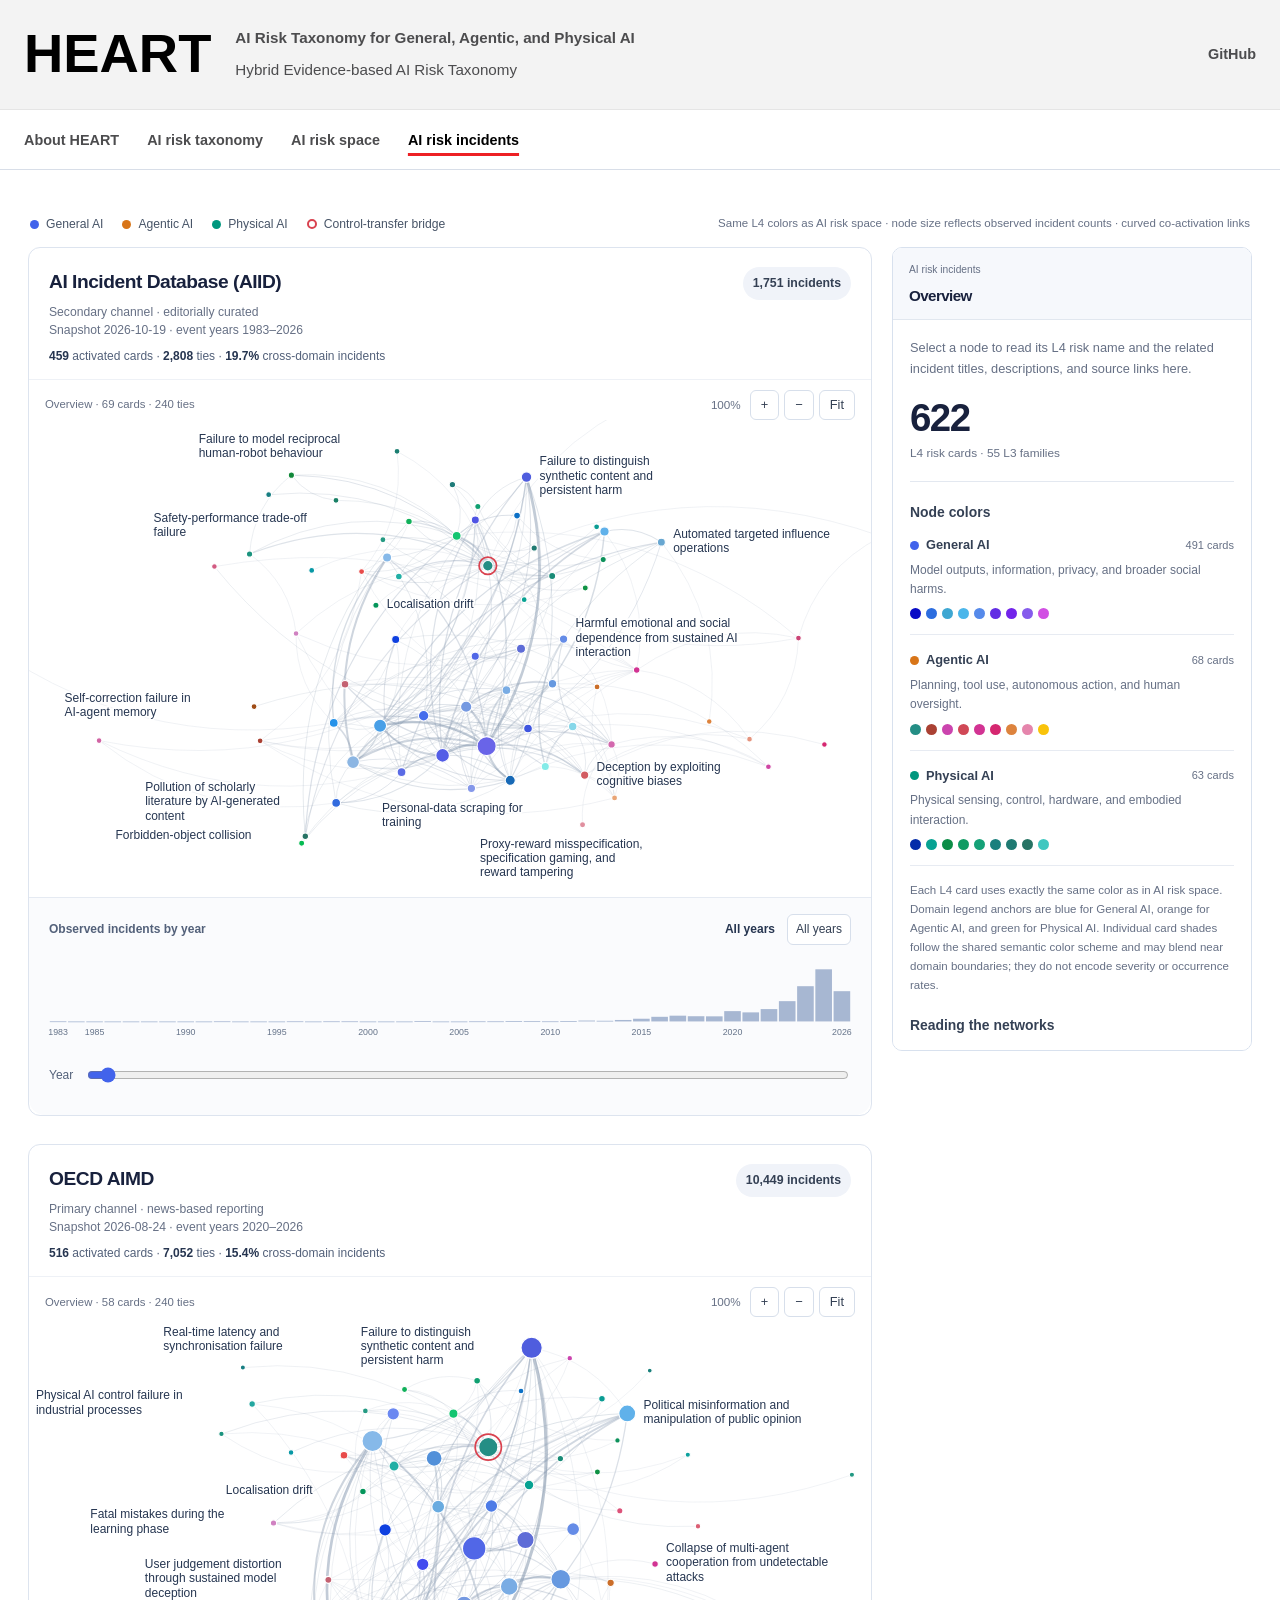
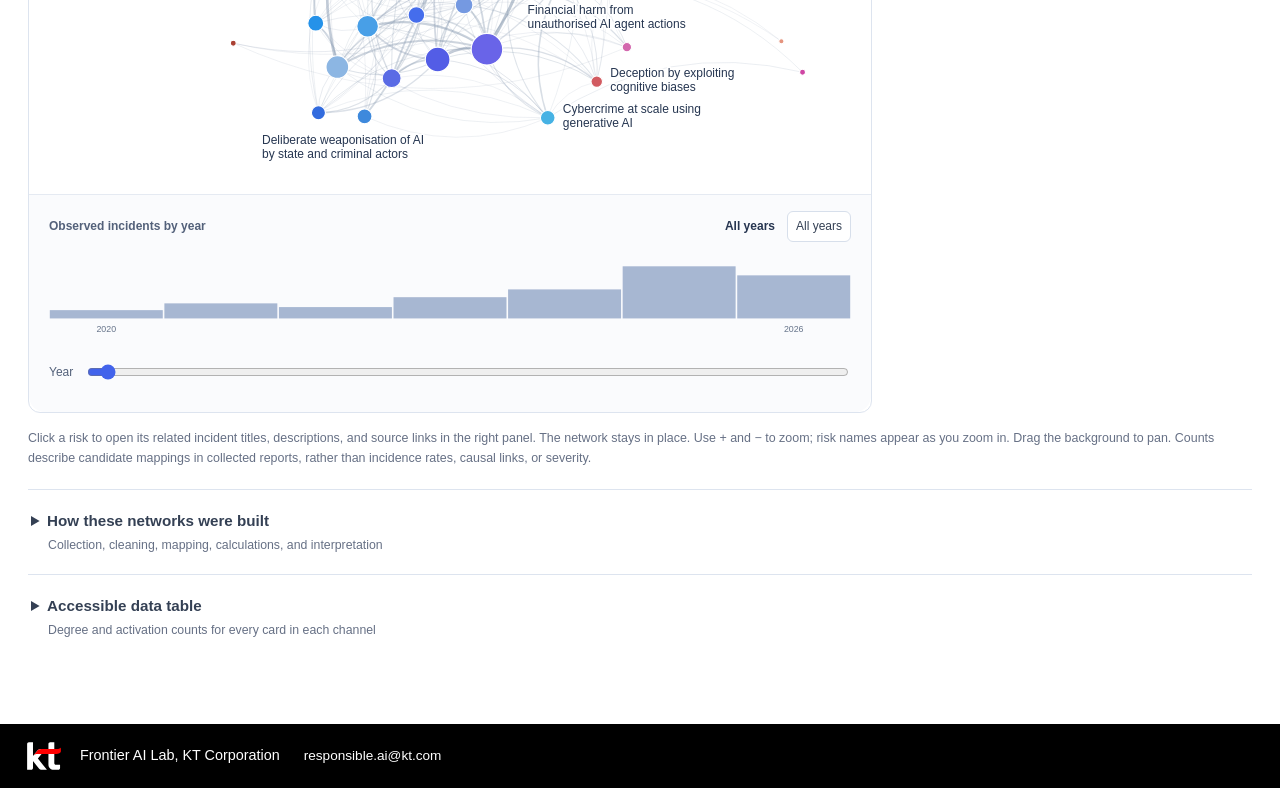
==== commit bf135916: "Refresh shared logo stylesheet cache across site pages" ====
--- a/index.html
+++ b/index.html
@@ -10,7 +10,7 @@
   <link rel="stylesheet" href="assets/styles-v2.css">
   <link rel="stylesheet" href="assets/institution.css">
   <link rel="stylesheet" href="assets/semantic-space.css?v=l4-color-mark-20261025">
-  <link rel="stylesheet" href="assets/explorer-layout.css?v=shared-shell-20261010">
+  <link rel="stylesheet" href="assets/explorer-layout.css?v=logo-black-20261025">
 </head>
 <body>
   <header class="site-header">
--- a/assets/explorer-layout.css
+++ b/assets/explorer-layout.css
@@ -4,7 +4,7 @@
 .site-header,.section-nav,.publisher-footer{font-family:Arial,"Helvetica Neue","Noto Sans KR",sans-serif;letter-spacing:0}
 .site-header{background:#f3f3f3;color:var(--kt-black);border-bottom:1px solid #e5e5e5}
 .site-header .brand strong{color:var(--kt-black);letter-spacing:0!important}
-.site-header .brand .heart-brand-r{color:var(--kt-ci-red)}
+.site-header .brand .heart-brand-r{color:inherit}
 .site-header .brand .heart-brand-copy small,.site-header .brand-kicker{color:var(--kt-dark-gray)}
 .site-header nav a{color:var(--kt-dark-gray)}
 .site-header nav a:hover{color:var(--kt-black);text-decoration-color:var(--kt-red)}
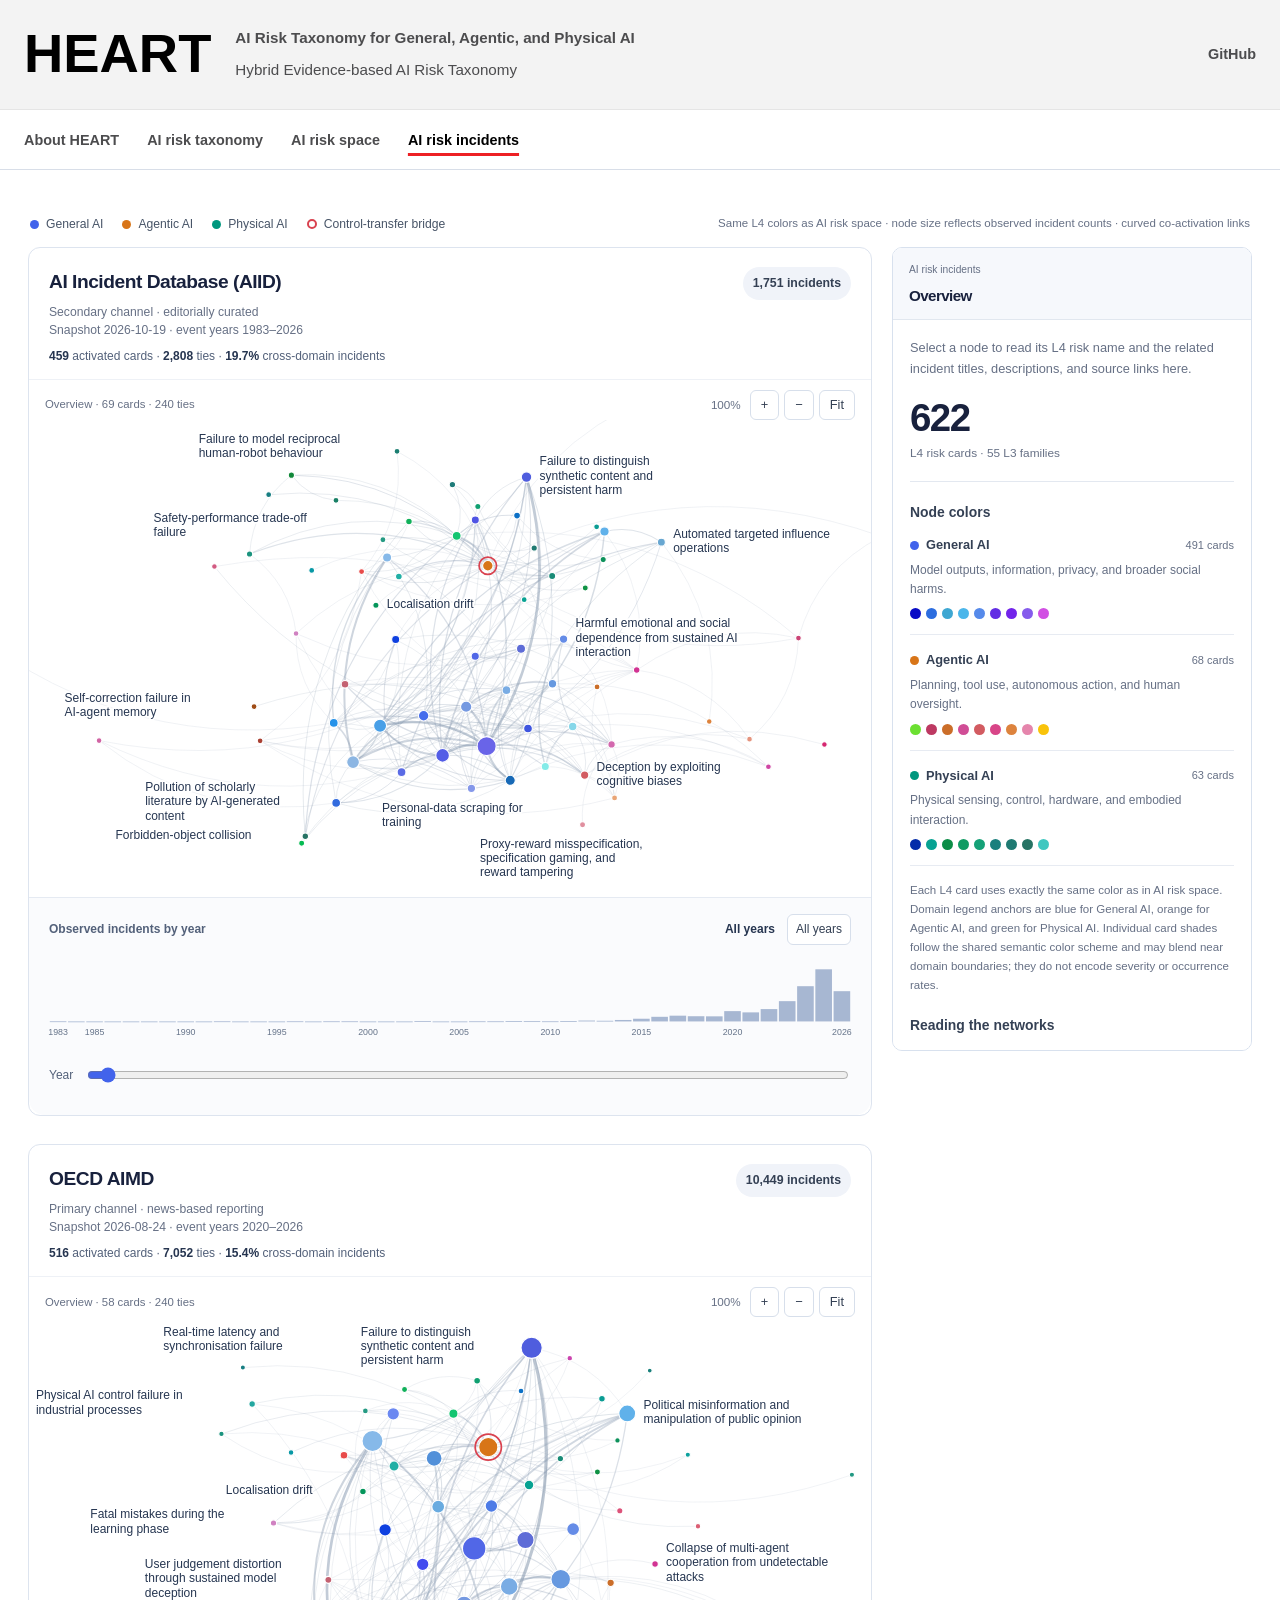
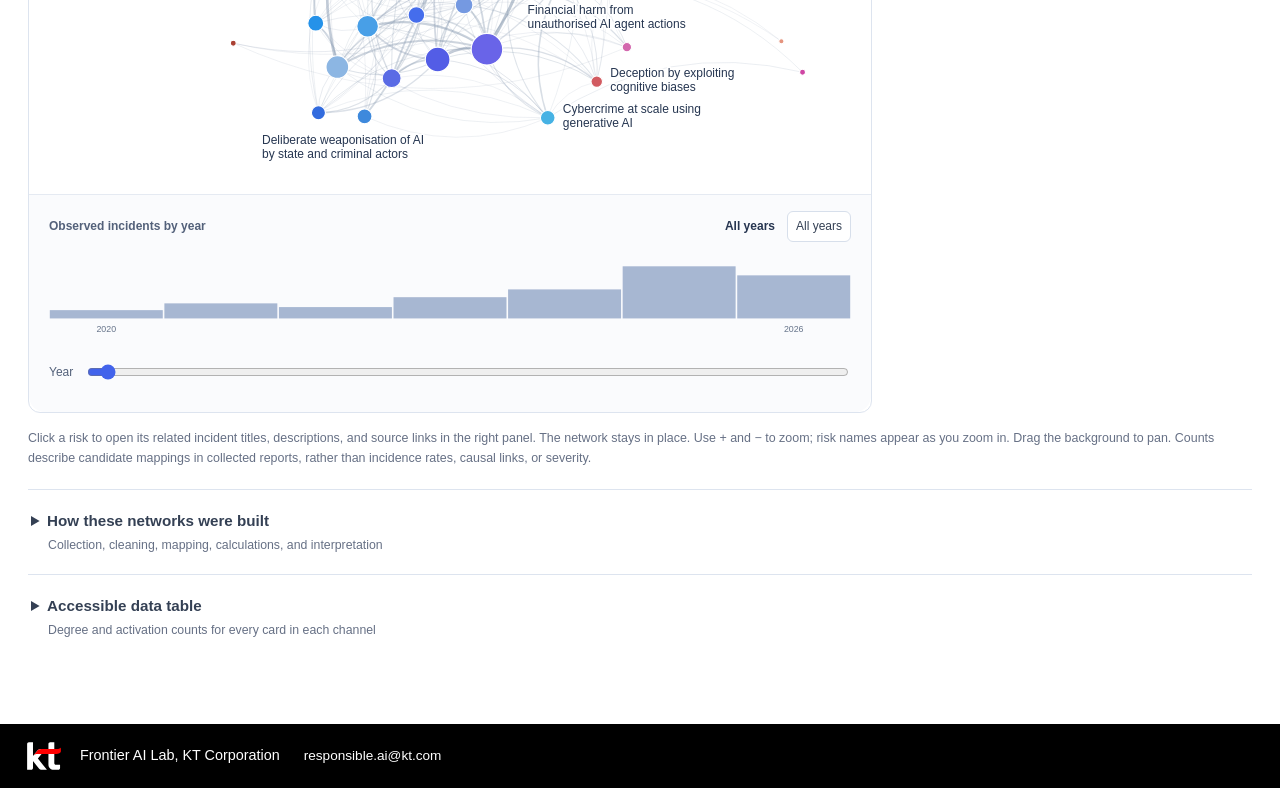
==== commit ec755f37: "Correct oversight risk color to its assigned Agentic orange" ====
--- a/index.html
+++ b/index.html
@@ -77,6 +77,6 @@
   <footer class="site-footer publisher-footer"><div class="publisher-identity"><a class="kt-logo-link" href="https://corp.kt.com/eng/" target="_blank" rel="noopener noreferrer" aria-label="KT Corporation official website"><img src="assets/kt-logo-light.svg" alt="KT" width="40" height="40"></a><div><p class="publisher-name">Frontier AI Lab, KT Corporation</p><a class="publisher-contact" href="mailto:responsible.ai@kt.com">responsible.ai@kt.com</a></div></div></footer>
   <script src="assets/evidence-pdf-links.js?v=verified-20261010" defer></script>
   <script src="assets/app.js?v=taxonomy-55-20261019" defer></script>
-  <script src="assets/semantic-space.js?v=l4-color-mark-20261025" defer></script>
+  <script src="assets/semantic-space.js?v=oversight-agentic-20261025" defer></script>
 </body>
 </html>
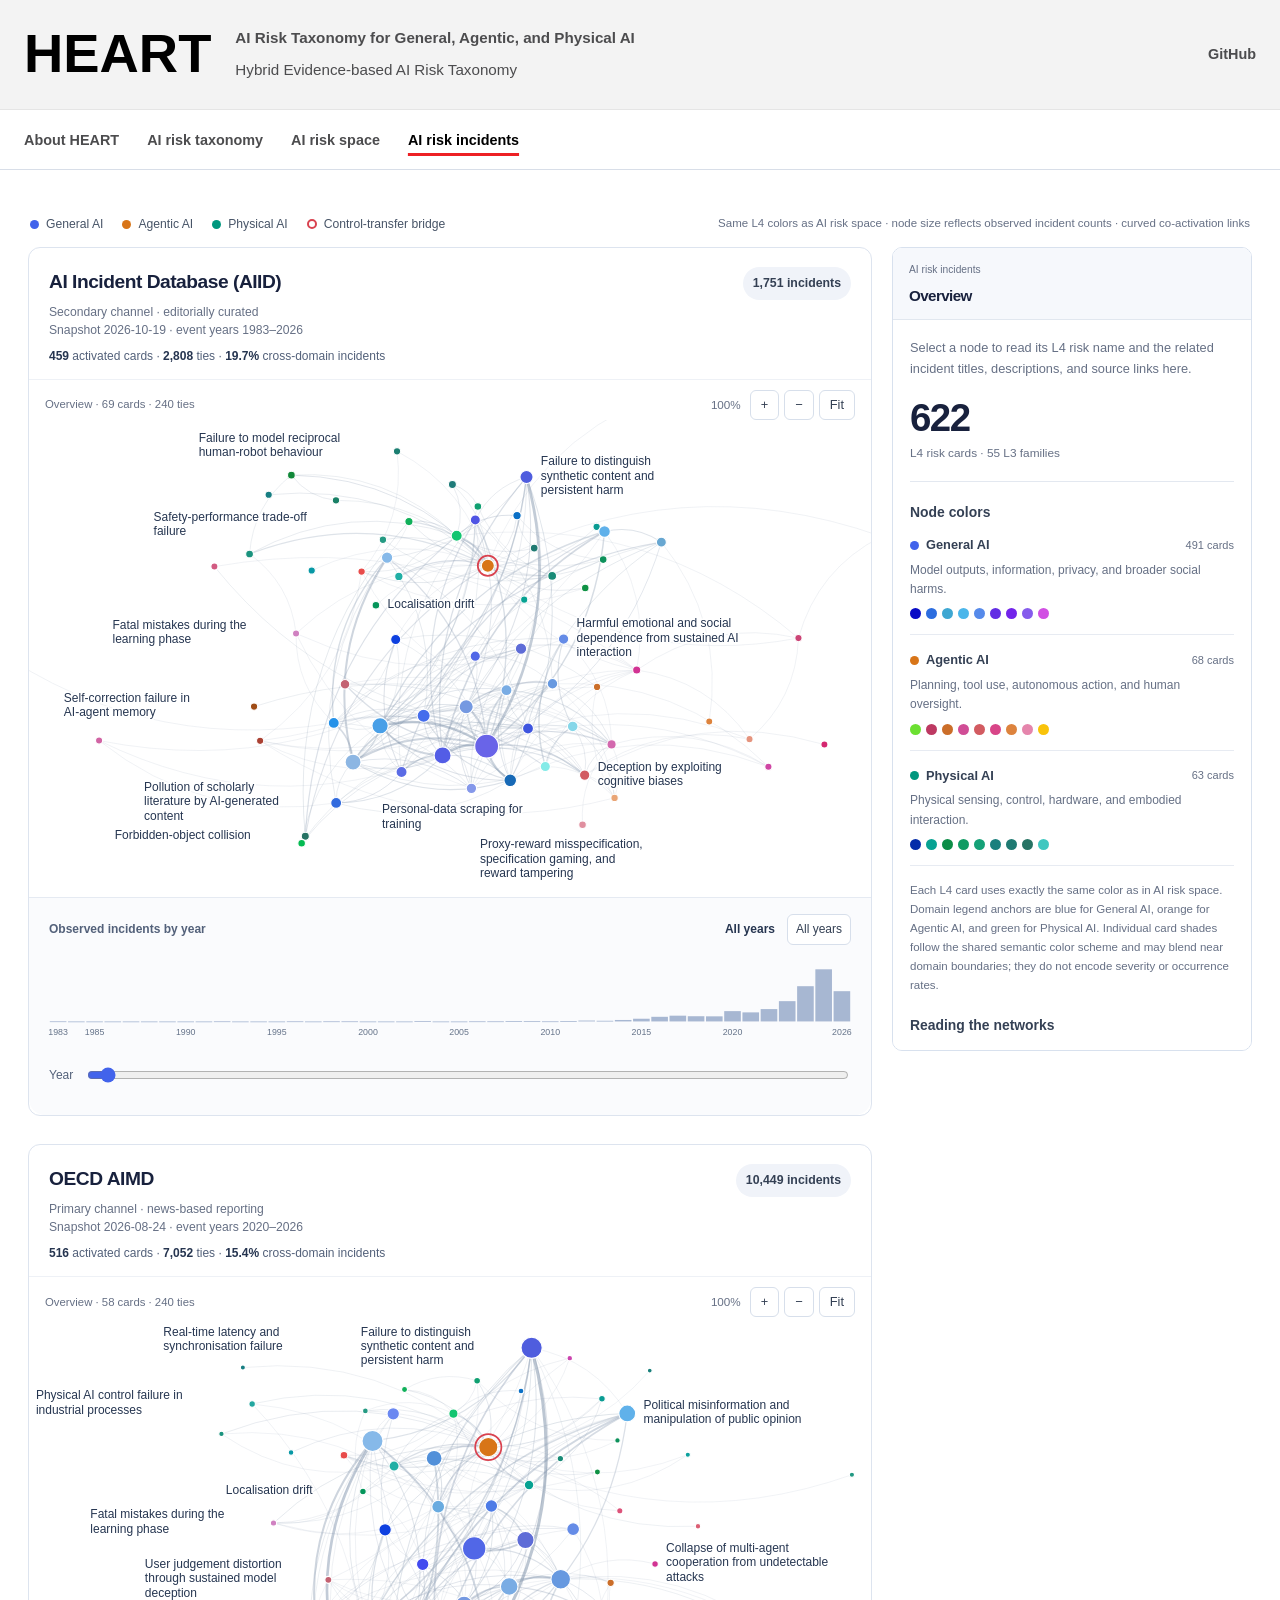
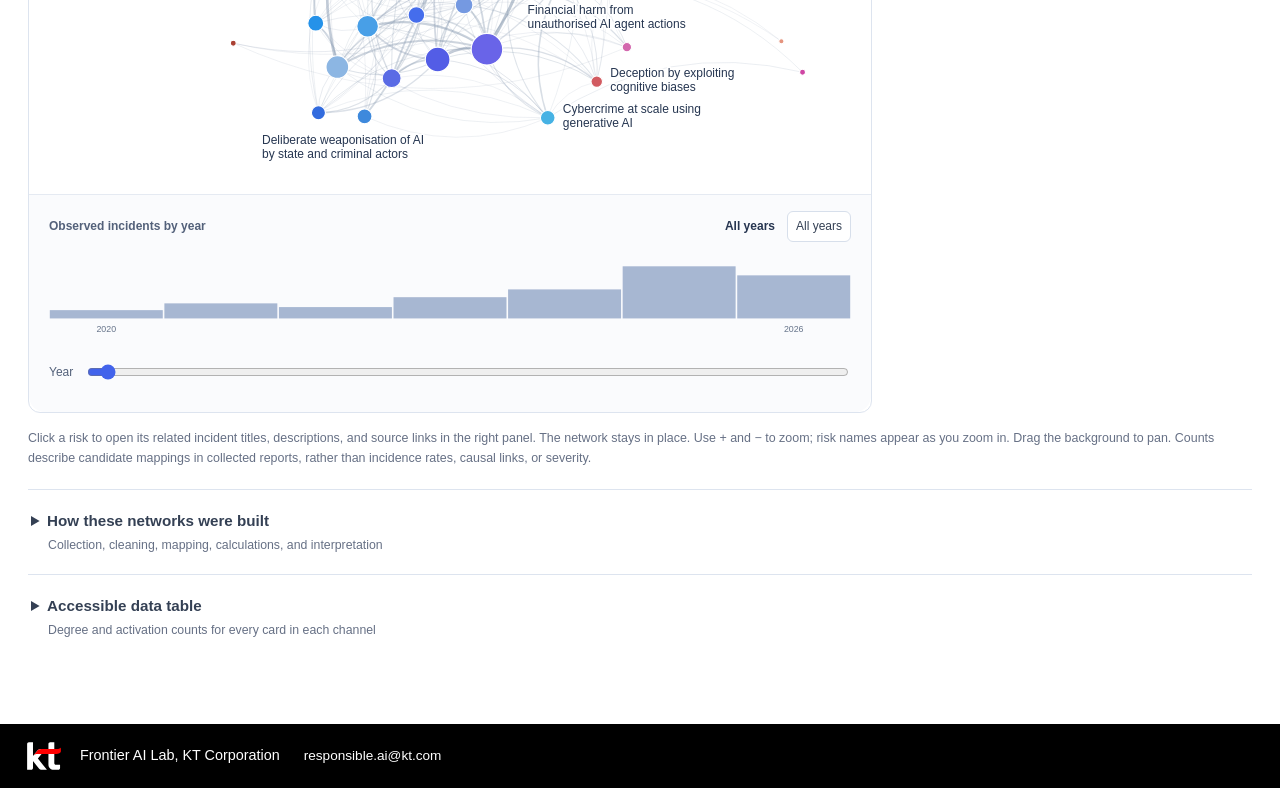
==== commit a6211927: "Sync all 55 bilingual L3 definitions with current report appendix" ====
--- a/index.html
+++ b/index.html
@@ -11,6 +11,7 @@
   <link rel="stylesheet" href="assets/institution.css">
   <link rel="stylesheet" href="assets/semantic-space.css?v=l4-color-mark-20261025">
   <link rel="stylesheet" href="assets/explorer-layout.css?v=logo-black-20261025">
+  <style>.l3-definition-panel{margin:0 0 24px;padding:4px 22px 12px;border:1px solid #dce1e8;border-radius:12px;background:#f8fafc;overflow-wrap:anywhere}.l3-definition p{line-height:1.65}.l3-definition .source-note{font-size:13px;color:#596579}.l3-definition-panel[hidden]{display:none}</style>
 </head>
 <body>
   <header class="site-header">
@@ -48,6 +49,7 @@
             <label><span>L3 category</span><select id="l3-filter"><option value="">All L3 categories</option></select></label>
           </div>
           <div id="active-path" class="active-path" hidden></div>
+          <div id="l3-category-definition" class="l3-definition-panel" hidden></div>
           <div id="card-grid" class="card-grid" aria-busy="true"></div>
           <button id="load-more" class="load-more" type="button" hidden>Load more</button>
         </div>
@@ -76,7 +78,8 @@
 
   <footer class="site-footer publisher-footer"><div class="publisher-identity"><a class="kt-logo-link" href="https://corp.kt.com/eng/" target="_blank" rel="noopener noreferrer" aria-label="KT Corporation official website"><img src="assets/kt-logo-light.svg" alt="KT" width="40" height="40"></a><div><p class="publisher-name">Frontier AI Lab, KT Corporation</p><a class="publisher-contact" href="mailto:responsible.ai@kt.com">responsible.ai@kt.com</a></div></div></footer>
   <script src="assets/evidence-pdf-links.js?v=verified-20261010" defer></script>
-  <script src="assets/app.js?v=taxonomy-55-20261019" defer></script>
-  <script src="assets/semantic-space.js?v=oversight-agentic-20261025" defer></script>
+  <script src="assets/l3-definitions.js?v=20261025" defer></script>
+  <script src="assets/app.js?v=l3-definitions-20261025" defer></script>
+  <script src="assets/semantic-space.js?v=l3-definitions-20261025" defer></script>
 </body>
 </html>
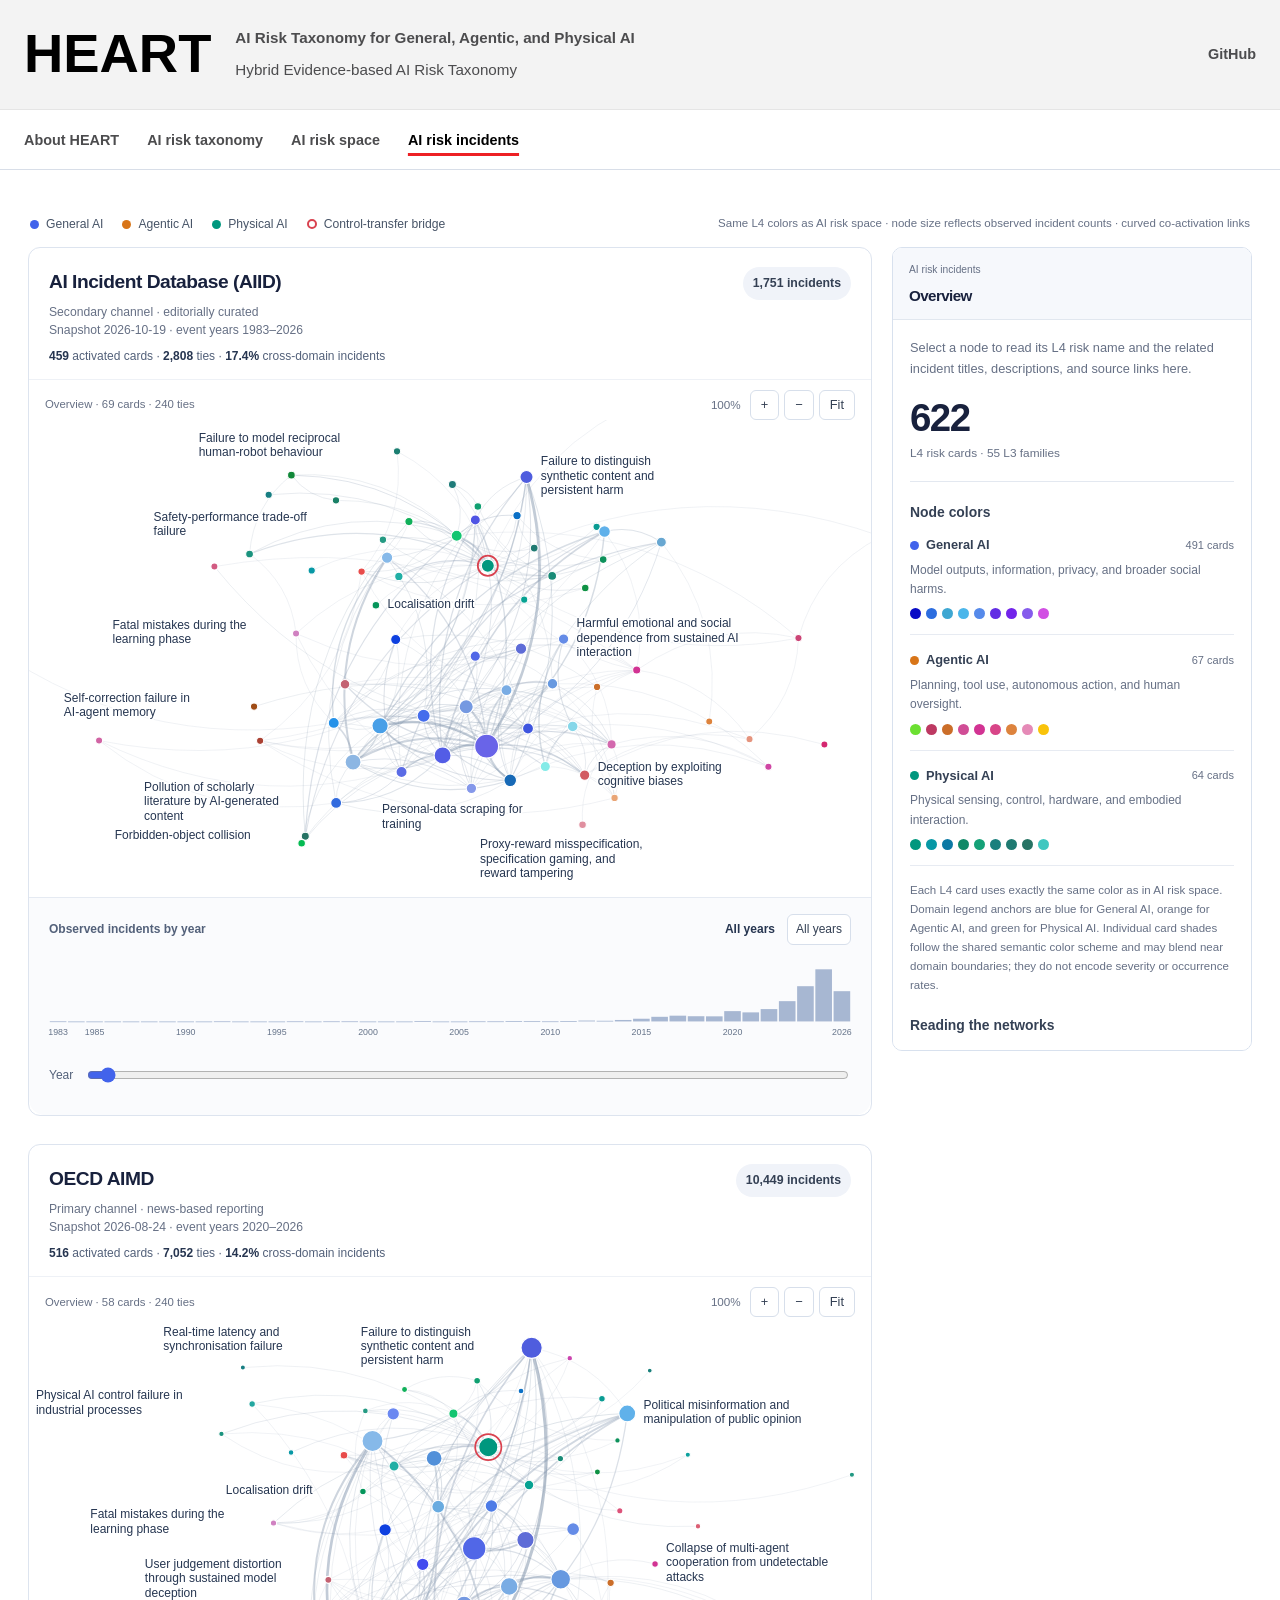
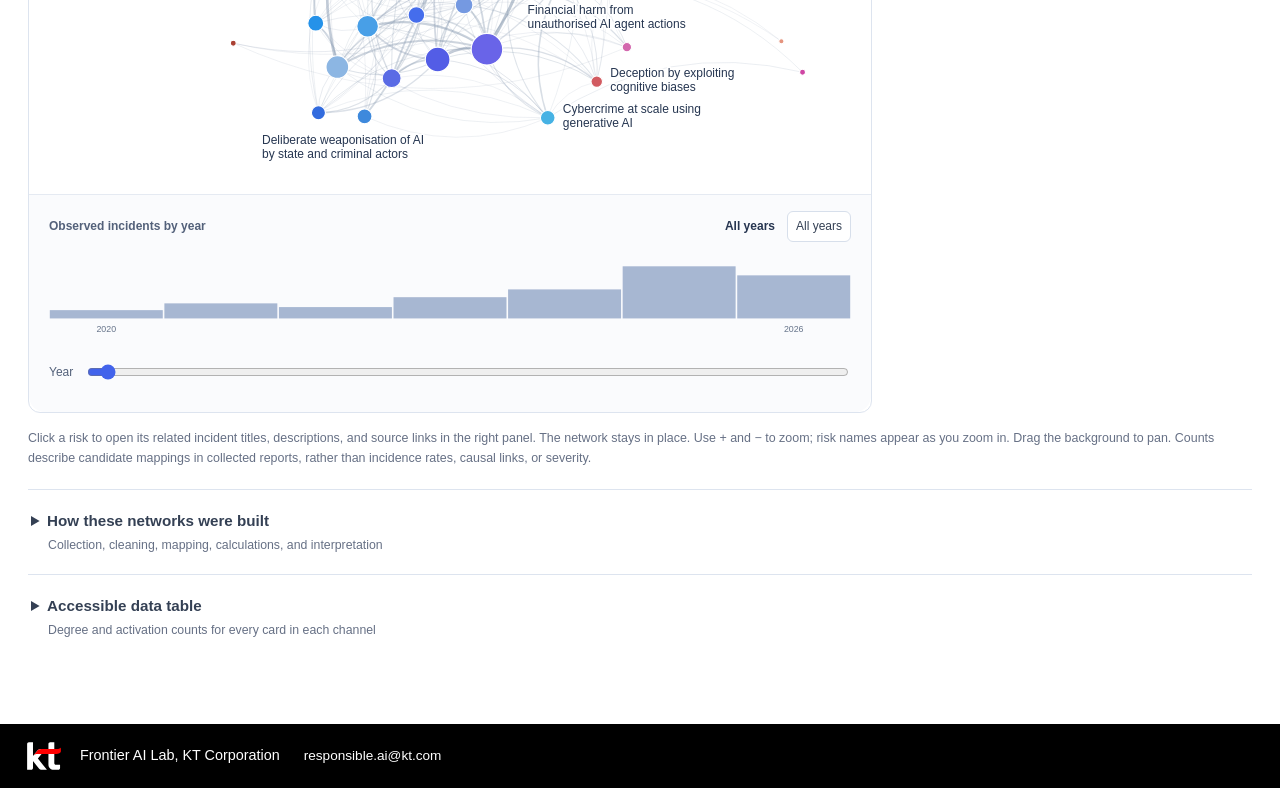
==== commit 221c0e44: "Restore driving handoff card to P_SYS_CONTROL_003 across public datasets" ====
--- a/index.html
+++ b/index.html
@@ -79,7 +79,7 @@
   <footer class="site-footer publisher-footer"><div class="publisher-identity"><a class="kt-logo-link" href="https://corp.kt.com/eng/" target="_blank" rel="noopener noreferrer" aria-label="KT Corporation official website"><img src="assets/kt-logo-light.svg" alt="KT" width="40" height="40"></a><div><p class="publisher-name">Frontier AI Lab, KT Corporation</p><a class="publisher-contact" href="mailto:responsible.ai@kt.com">responsible.ai@kt.com</a></div></div></footer>
   <script src="assets/evidence-pdf-links.js?v=verified-20261010" defer></script>
   <script src="assets/l3-definitions.js?v=20261025" defer></script>
-  <script src="assets/app.js?v=l3-definitions-20261025" defer></script>
-  <script src="assets/semantic-space.js?v=l3-definitions-20261025" defer></script>
+  <script src="assets/app.js?v=classification-20261026" defer></script>
+  <script src="assets/semantic-space.js?v=classification-20261026" defer></script>
 </body>
 </html>
